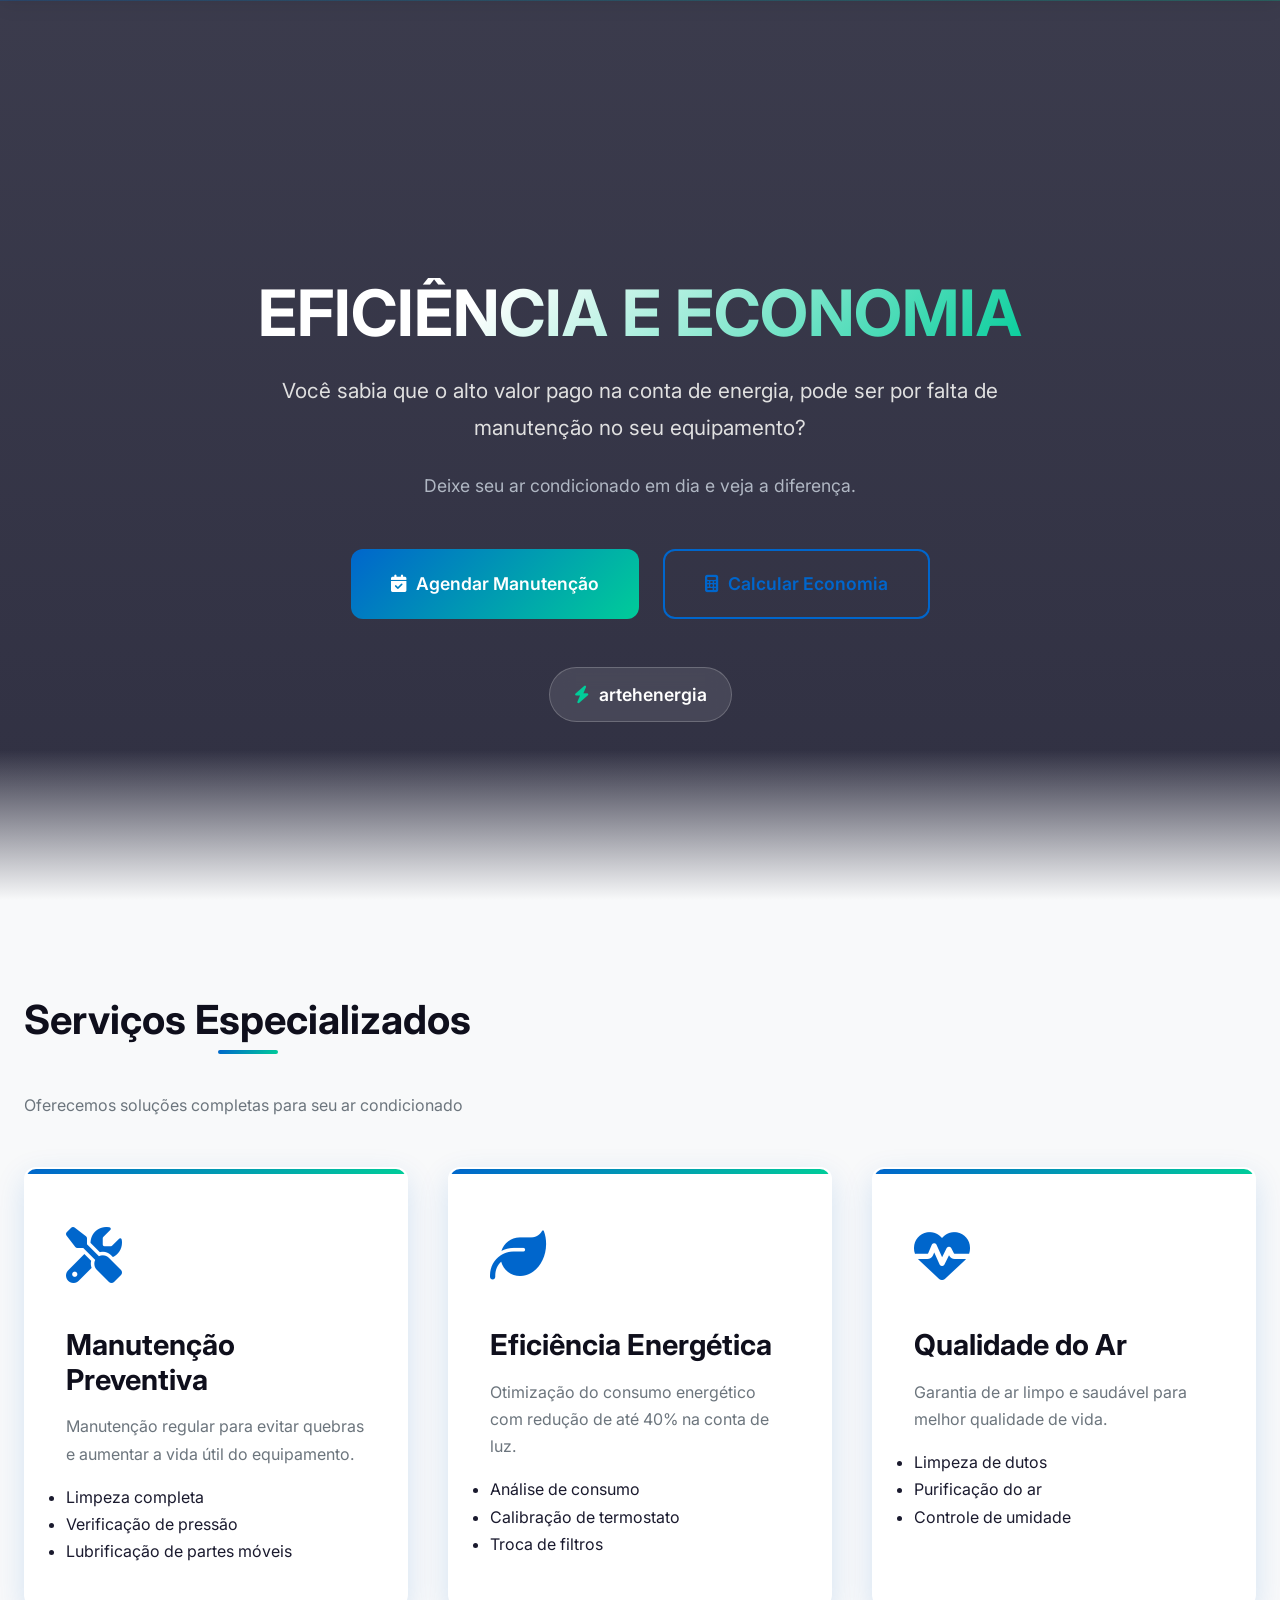
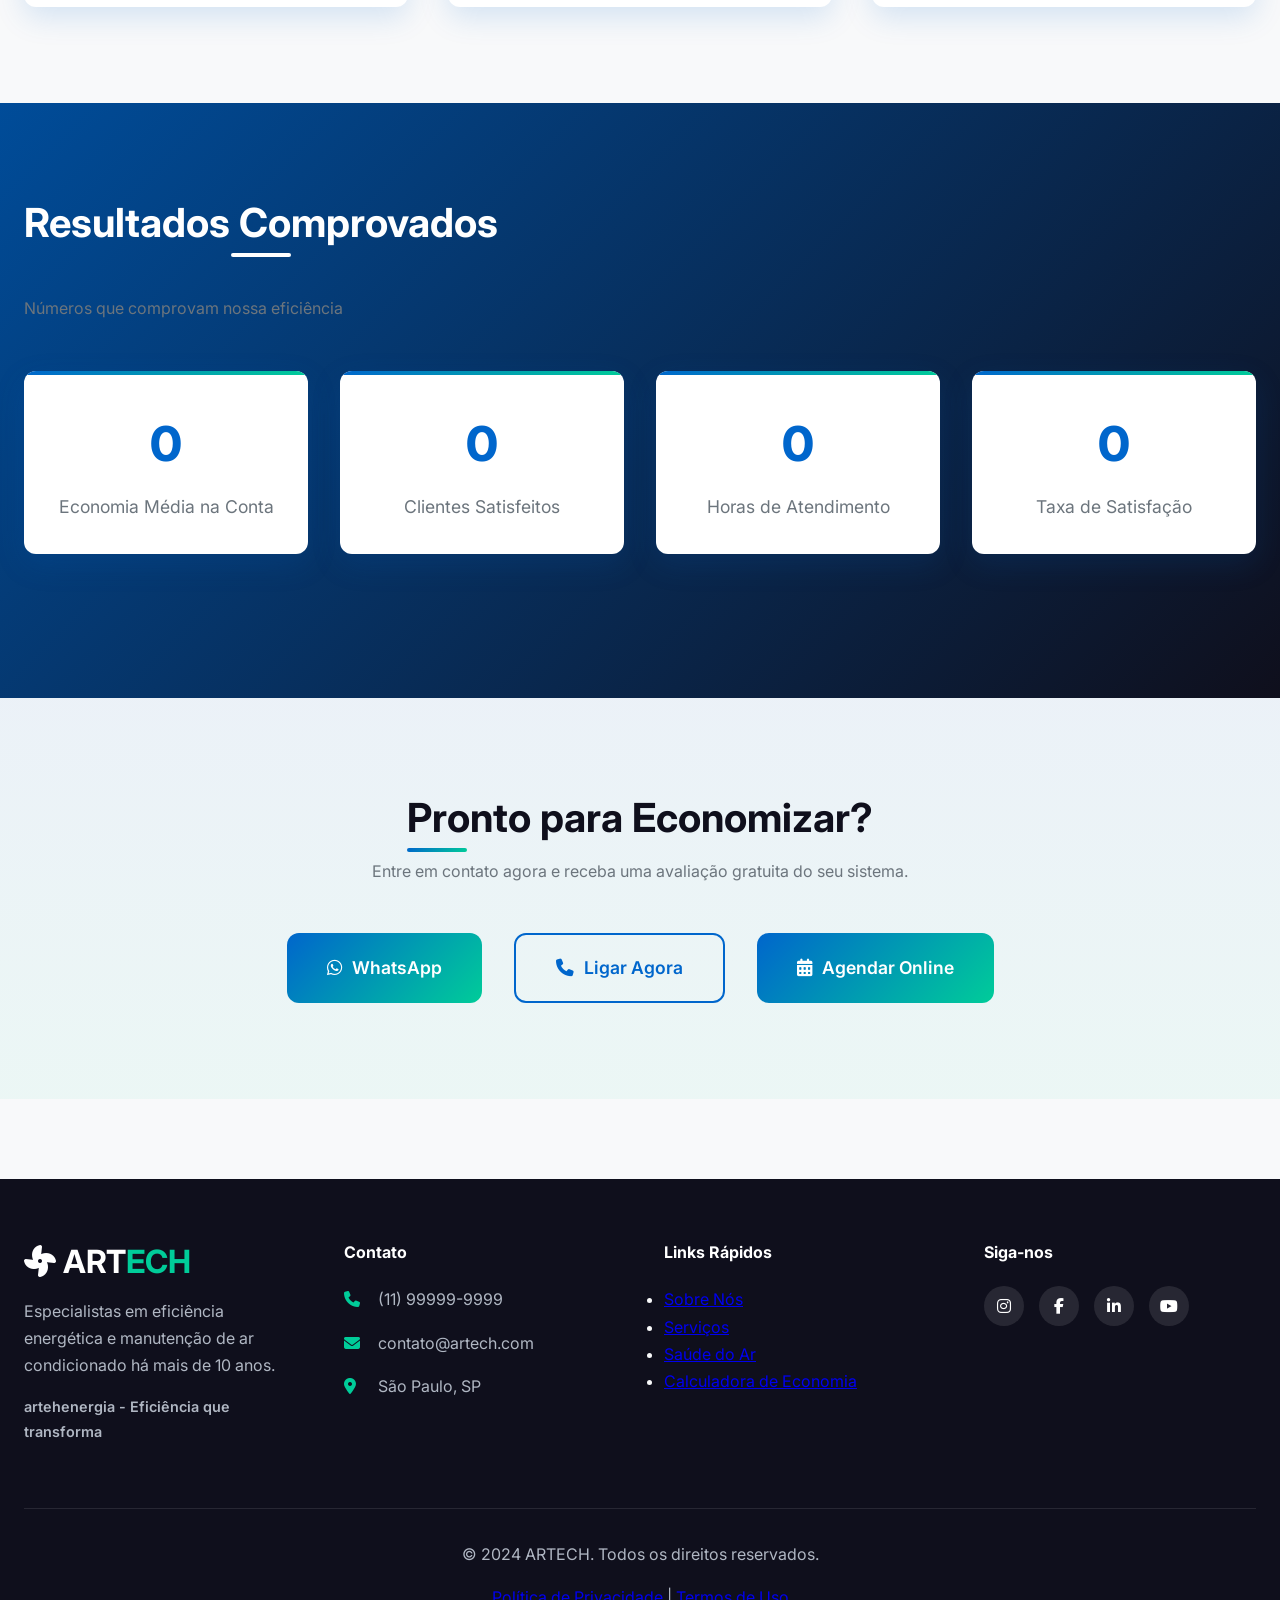
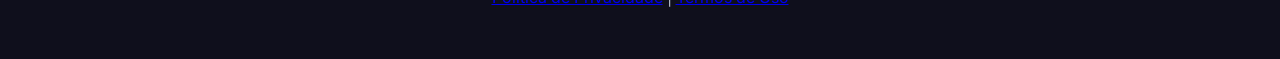
==== pages/index.html @ b7d11c5e "Add files via upload" ====
<!DOCTYPE html>
<html lang="pt-br">
<head>
    <meta charset="UTF-8">
    <meta name="viewport" content="width=device-width, initial-scale=1.0">
    <title>ARTECH - Eficiência e Economia em Ar Condicionado</title>
    
    <!-- SEO -->
    <meta name="description" content="Reduza até 40% na conta de energia com manutenção especializada em ar condicionado. Eficiência e economia garantida para sua casa ou empresa.">
    <meta name="keywords" content="ar condicionado, manutenção, economia de energia, eficiência energética, limpeza ar condicionado, conserto ar condicionado">
    <meta name="author" content="ARTECH">
    
    <!-- Favicon -->
    <link rel="icon" type="image/x-icon" href="assets/images/favicon.ico">
    
    <!-- CSS -->
    <link rel="stylesheet" href="/css/global.css">
    <link rel="stylesheet" href="/css/components.css">
    <link rel="stylesheet" href="/css/index.css">
    
    <!-- Font Awesome -->
    <link rel="stylesheet" href="https://cdnjs.cloudflare.com/ajax/libs/font-awesome/6.4.0/css/all.min.css">
    
    <!-- Google Fonts -->
    <link rel="preconnect" href="https://fonts.googleapis.com">
    <link rel="preconnect" href="https://fonts.gstatic.com" crossorigin>
    <link href="https://fonts.googleapis.com/css2?family=Inter:wght@300;400;500;600;700;800&display=swap" rel="stylesheet">
</head>
<body>
    <!-- HEADER -->
    <header class="header">
        <div class="container">
            <nav class="navbar">
                <a href="index.html" class="logo">
                    <i class="fas fa-fan"></i>
                    ART<span>ECH</span>
                </a>
                
                <button class="menu-toggle" id="menuToggle" aria-label="Menu">
                    <i class="fas fa-bars"></i>
                </button>
                
                <ul class="nav-links" id="navLinks">
                    <li><a href="index.html" class="active">Home</a></li>
                    <li><a href="sobre.html">Sobre Nós</a></li>
                    <li><a href="servicos.html">Serviços</a></li>
                    <li><a href="saude.html">Saúde do Ar</a></li>
                    <li><a href="economia.html">Economia</a></li>
                    <li><a href="contato.html" class="btn btn-primary">Contato</a></li>
                </ul>
            </nav>
        </div>
    </header>

    <!-- HERO SECTION -->
    <section class="hero">
        <div class="container">
            <div class="hero-content">
                <h1>EFICIÊNCIA E ECONOMIA</h1>
                <p class="lead">Você sabia que o alto valor pago na conta de energia, pode ser por falta de manutenção no seu equipamento?</p>
                <p class="subtitle">Deixe seu ar condicionado em dia e veja a diferença.</p>
                
                <div class="hero-buttons">
                    <a href="agendamento.html" class="btn btn-primary btn-lg">
                        <i class="fas fa-calendar-check"></i> Agendar Manutenção
                    </a>
                    <a href="economia.html" class="btn btn-secondary btn-lg">
                        <i class="fas fa-calculator"></i> Calcular Economia
                    </a>
                </div>
                
                <div class="brand-tag">
                    <i class="fas fa-bolt"></i>
                    <span>artehenergia</span>
                </div>
            </div>
        </div>
    </section>

    <!-- SERVIÇOS DESTAQUE -->
    <section class="services-section">
        <div class="container">
            <h2 class="section-title">Serviços Especializados</h2>
            <p class="section-subtitle">Oferecemos soluções completas para seu ar condicionado</p>
            
            <div class="services-grid">
                <div class="service-card">
                    <div class="service-icon">
                        <i class="fas fa-tools"></i>
                    </div>
                    <h3>Manutenção Preventiva</h3>
                    <p>Manutenção regular para evitar quebras e aumentar a vida útil do equipamento.</p>
                    <ul>
                        <li>Limpeza completa</li>
                        <li>Verificação de pressão</li>
                        <li>Lubrificação de partes móveis</li>
                    </ul>
                </div>
                
                <div class="service-card">
                    <div class="service-icon">
                        <i class="fas fa-leaf"></i>
                    </div>
                    <h3>Eficiência Energética</h3>
                    <p>Otimização do consumo energético com redução de até 40% na conta de luz.</p>
                    <ul>
                        <li>Análise de consumo</li>
                        <li>Calibração de termostato</li>
                        <li>Troca de filtros</li>
                    </ul>
                </div>
                
                <div class="service-card">
                    <div class="service-icon">
                        <i class="fas fa-heartbeat"></i>
                    </div>
                    <h3>Qualidade do Ar</h3>
                    <p>Garantia de ar limpo e saudável para melhor qualidade de vida.</p>
                    <ul>
                        <li>Limpeza de dutos</li>
                        <li>Purificação do ar</li>
                        <li>Controle de umidade</li>
                    </ul>
                </div>
            </div>
        </div>
    </section>

    <!-- ESTATÍSTICAS -->
    <section class="economy-home">
        <div class="container">
            <h2 class="section-title">Resultados Comprovados</h2>
            <p class="section-subtitle">Números que comprovam nossa eficiência</p>
            
            <div class="stats-grid">
                <div class="stat-card">
                    <div class="stat-number" data-count="40">0</div>
                    <div class="stat-label">Economia Média na Conta</div>
                </div>
                
                <div class="stat-card">
                    <div class="stat-number" data-count="1500">0</div>
                    <div class="stat-label">Clientes Satisfeitos</div>
                </div>
                
                <div class="stat-card">
                    <div class="stat-number" data-count="24">0</div>
                    <div class="stat-label">Horas de Atendimento</div>
                </div>
                
                <div class="stat-card">
                    <div class="stat-number" data-count="99">0</div>
                    <div class="stat-label">Taxa de Satisfação</div>
                </div>
            </div>
        </div>
    </section>

    <!-- CTA FINAL -->
    <section class="cta-section">
        <div class="container">
            <h2>Pronto para Economizar?</h2>
            <p class="lead">Entre em contato agora e receba uma avaliação gratuita do seu sistema.</p>
            
            <div class="cta-buttons">
                <a href="https://wa.me/5511999999999?text=Olá! Gostaria de agendar uma manutenção" 
                   class="btn btn-primary btn-lg" target="_blank">
                    <i class="fab fa-whatsapp"></i> WhatsApp
                </a>
                <a href="tel:+5511999999999" class="btn btn-secondary btn-lg">
                    <i class="fas fa-phone"></i> Ligar Agora
                </a>
                <a href="agendamento.html" class="btn btn-primary btn-lg">
                    <i class="fas fa-calendar-alt"></i> Agendar Online
                </a>
            </div>
        </div>
    </section>

    <!-- FOOTER -->
    <footer class="footer">
        <div class="container">
            <div class="footer-content">
                <div class="footer-brand">
                    <h3><i class="fas fa-fan"></i> ART<span>ECH</span></h3>
                    <p>Especialistas em eficiência energética e manutenção de ar condicionado há mais de 10 anos.</p>
                    <p class="tagline">artehenergia - Eficiência que transforma</p>
                </div>
                
                <div class="footer-contact">
                    <h4>Contato</h4>
                    <p><i class="fas fa-phone"></i> (11) 99999-9999</p>
                    <p><i class="fas fa-envelope"></i> contato@artech.com</p>
                    <p><i class="fas fa-map-marker-alt"></i> São Paulo, SP</p>
                </div>
                
                <div class="footer-links">
                    <h4>Links Rápidos</h4>
                    <ul>
                        <li><a href="sobre.html">Sobre Nós</a></li>
                        <li><a href="servicos.html">Serviços</a></li>
                        <li><a href="saude.html">Saúde do Ar</a></li>
                        <li><a href="economia.html">Calculadora de Economia</a></li>
                    </ul>
                </div>
                
                <div class="footer-social">
                    <h4>Siga-nos</h4>
                    <div class="social-icons">
                        <a href="#" aria-label="Instagram"><i class="fab fa-instagram"></i></a>
                        <a href="#" aria-label="Facebook"><i class="fab fa-facebook-f"></i></a>
                        <a href="#" aria-label="LinkedIn"><i class="fab fa-linkedin-in"></i></a>
                        <a href="#" aria-label="YouTube"><i class="fab fa-youtube"></i></a>
                    </div>
                </div>
            </div>
            
            <div class="footer-bottom">
                <p>&copy; 2024 ARTECH. Todos os direitos reservados.</p>
                <p><a href="politica.html">Política de Privacidade</a> | <a href="termos.html">Termos de Uso</a></p>
            </div>
        </div>
    </footer>

    <!-- JavaScript -->
    <script src="/js/global.js"></script>
    <script src="/js/index.js"></script>
</body>
</html>
---- css/global.css ----
/* css/global.css */
:root {
  /* PALETA DA ARTECH - Energia & Eficiência */
  --primary: #0066CC;       /* Azul energia - confiança */
  --primary-dark: #004C99;
  --secondary: #00CC99;     /* Verde eficiência - sustentabilidade */
  --secondary-dark: #00AA7A;
  --accent: #FF6B35;        /* Laranja - atenção/urgência */
  --dark: #1A1A2E;          /* Preto técnico */
  --darker: #0F0F1C;
  --light: #F8F9FA;         /* Branco gelo */
  --gray: #6C757D;
  --gray-light: #E9ECEF;
  
  /* Efeitos */
  --gradient: linear-gradient(135deg, var(--primary), var(--secondary));
  --gradient-dark: linear-gradient(135deg, var(--primary-dark), var(--secondary-dark));
  --shadow: 0 10px 30px rgba(0, 102, 204, 0.15);
  --shadow-lg: 0 20px 40px rgba(0, 0, 0, 0.1);
  --radius: 12px;
  --radius-lg: 20px;
  --transition: all 0.3s cubic-bezier(0.4, 0, 0.2, 1);
}

/* RESET MODERNO */
* {
  margin: 0;
  padding: 0;
  box-sizing: border-box;
}

html {
  scroll-behavior: smooth;
  font-size: 16px;
}

body {
  font-family: 'Inter', 'Segoe UI', system-ui, sans-serif;
  line-height: 1.7;
  color: var(--dark);
  background-color: var(--light);
  overflow-x: hidden;
}

/* CONTAINER RESPONSIVO */
.container {
  width: 100%;
  max-width: 1280px;
  margin: 0 auto;
  padding: 0 24px;
}

/* TIPOGRAFIA */
h1, h2, h3, h4, h5, h6 {
  font-weight: 700;
  line-height: 1.2;
  margin-bottom: 1rem;
  color: var(--darker);
}

h1 {
  font-size: 3.5rem;
}

h2 {
  font-size: 2.5rem;
  position: relative;
  display: inline-block;
}

h2::after {
  content: '';
  position: absolute;
  bottom: -10px;
  left: 0;
  width: 60px;
  height: 4px;
  background: var(--gradient);
  border-radius: 2px;
}

h3 {
  font-size: 1.8rem;
}

p {
  margin-bottom: 1rem;
  color: var(--gray);
}

.section-title {
  text-align: center;
  margin-bottom: 3rem;
}

.section-title::after {
  left: 50%;
  transform: translateX(-50%);
}

/* BOTÕES */
.btn {
  display: inline-flex;
  align-items: center;
  justify-content: center;
  gap: 10px;
  padding: 14px 32px;
  font-weight: 600;
  font-size: 1rem;
  text-decoration: none;
  border-radius: var(--radius);
  border: none;
  cursor: pointer;
  transition: var(--transition);
  white-space: nowrap;
}

.btn-primary {
  background: var(--gradient);
  color: white;
}

.btn-primary:hover {
  background: var(--gradient-dark);
  transform: translateY(-3px);
  box-shadow: var(--shadow-lg);
}

.btn-secondary {
  background: transparent;
  color: var(--primary);
  border: 2px solid var(--primary);
}

.btn-secondary:hover {
  background: var(--primary);
  color: white;
  transform: translateY(-3px);
}

.btn-lg {
  padding: 18px 40px;
  font-size: 1.1rem;
}

/* HEADER FIXO */
.header {
  background: rgba(255, 255, 255, 0.95);
  backdrop-filter: blur(10px);
  box-shadow: 0 4px 20px rgba(0, 0, 0, 0.08);
  position: fixed;
  width: 100%;
  top: 0;
  z-index: 1000;
  border-bottom: 3px solid transparent;
  border-image: var(--gradient);
  border-image-slice: 1;
}

.navbar {
  display: flex;
  justify-content: space-between;
  align-items: center;
  padding: 1.2rem 0;
}

.logo {
  font-size: 2rem;
  font-weight: 800;
  color: var(--dark);
  text-decoration: none;
  display: flex;
  align-items: center;
  gap: 10px;
}

.logo span {
  color: var(--primary);
  position: relative;
}

.logo span::after {
  content: '®';
  font-size: 0.7rem;
  position: absolute;
  top: -5px;
  right: -12px;
}

.nav-links {
  display: flex;
  gap: 2rem;
  list-style: none;
}

.nav-links a {
  color: var(--dark);
  text-decoration: none;
  font-weight: 600;
  font-size: 1rem;
  padding: 8px 16px;
  border-radius: var(--radius);
  transition: var(--transition);
  position: relative;
}

.nav-links a:hover {
  color: var(--primary);
  background: rgba(0, 102, 204, 0.08);
}

.nav-links a.active {
  color: var(--primary);
  background: rgba(0, 102, 204, 0.1);
}

.nav-links a.active::before {
  content: '';
  position: absolute;
  bottom: -5px;
  left: 50%;
  transform: translateX(-50%);
  width: 30px;
  height: 3px;
  background: var(--gradient);
  border-radius: 2px;
}

.menu-toggle {
  display: none;
  background: none;
  border: none;
  font-size: 1.5rem;
  color: var(--dark);
  cursor: pointer;
  padding: 8px;
}

/* FOOTER */
.footer {
  background: var(--darker);
  color: var(--light);
  padding: 4rem 0 2rem;
  margin-top: 5rem;
}

.footer-content {
  display: grid;
  grid-template-columns: repeat(auto-fit, minmax(250px, 1fr));
  gap: 3rem;
  margin-bottom: 3rem;
}

.footer h3, .footer h4 {
  color: white;
  margin-bottom: 1.5rem;
}

.footer p {
  color: #B0B7C3;
}

.footer-brand h3 {
  font-size: 2rem;
  margin-bottom: 1rem;
}

.footer-brand span {
  color: var(--secondary);
}

.footer-contact i {
  color: var(--secondary);
  margin-right: 10px;
  width: 20px;
}

.social-icons {
  display: flex;
  gap: 15px;
}

.social-icons a {
  display: inline-flex;
  align-items: center;
  justify-content: center;
  width: 40px;
  height: 40px;
  background: rgba(255, 255, 255, 0.1);
  border-radius: 50%;
  color: white;
  text-decoration: none;
  transition: var(--transition);
}

.social-icons a:hover {
  background: var(--primary);
  transform: translateY(-3px);
}

.footer-bottom {
  border-top: 1px solid rgba(255, 255, 255, 0.1);
  padding-top: 2rem;
  text-align: center;
  color: #8A94A6;
}

.tagline {
  font-size: 0.9rem;
  color: var(--secondary);
  font-weight: 600;
}

/* RESPONSIVIDADE */
@media (max-width: 1024px) {
  h1 { font-size: 3rem; }
  h2 { font-size: 2.2rem; }
}

@media (max-width: 768px) {
  .container {
    padding: 0 20px;
  }
  
  .menu-toggle {
    display: block;
  }
  
  .nav-links {
    position: fixed;
    top: 80px;
    left: -100%;
    flex-direction: column;
    background: white;
    width: 100%;
    padding: 2rem;
    box-shadow: var(--shadow-lg);
    transition: 0.4s ease;
    z-index: 999;
  }
  
  .nav-links.active {
    left: 0;
  }
  
  h1 { font-size: 2.5rem; }
  h2 { font-size: 2rem; }
}

@media (max-width: 480px) {
  .btn {
    width: 100%;
    justify-content: center;
  }
  
  h1 { font-size: 2rem; }
  h2 { font-size: 1.8rem; }
}
---- css/components.css ----
/* css/components.css */

/* CARD DE SERVIÇO */
.service-card {
  background: white;
  border-radius: var(--radius);
  padding: 2.5rem;
  box-shadow: var(--shadow);
  transition: var(--transition);
  height: 100%;
  border: 2px solid transparent;
  position: relative;
  overflow: hidden;
}

.service-card::before {
  content: '';
  position: absolute;
  top: 0;
  left: 0;
  width: 100%;
  height: 5px;
  background: var(--gradient);
}

.service-card:hover {
  transform: translateY(-10px);
  box-shadow: var(--shadow-lg);
  border-color: var(--primary);
}

.service-icon {
  font-size: 3.5rem;
  margin-bottom: 1.5rem;
  color: var(--primary);
  display: inline-block;
}

/* CARD DE TIME */
.team-card {
  background: white;
  border-radius: var(--radius);
  padding: 2rem;
  text-align: center;
  box-shadow: var(--shadow);
  transition: var(--transition);
}

.team-card:hover {
  transform: translateY(-5px);
}

.team-img {
  width: 150px;
  height: 150px;
  border-radius: 50%;
  margin: 0 auto 1.5rem;
  overflow: hidden;
  border: 5px solid var(--gray-light);
}

.team-img img {
  width: 100%;
  height: 100%;
  object-fit: cover;
}

/* FORMULÁRIOS */
.form-group {
  margin-bottom: 1.5rem;
}

.form-label {
  display: block;
  margin-bottom: 0.5rem;
  font-weight: 600;
  color: var(--dark);
}

.form-control {
  width: 100%;
  padding: 14px 18px;
  border: 2px solid var(--gray-light);
  border-radius: var(--radius);
  font-size: 1rem;
  transition: var(--transition);
  background: white;
}

.form-control:focus {
  outline: none;
  border-color: var(--primary);
  box-shadow: 0 0 0 3px rgba(0, 102, 204, 0.1);
}

.form-control.error {
  border-color: var(--accent);
}

.error-message {
  color: var(--accent);
  font-size: 0.875rem;
  margin-top: 0.25rem;
  display: none;
}

.error-message.show {
  display: block;
}

/* GRIDS */
.grid-2 {
  display: grid;
  grid-template-columns: repeat(2, 1fr);
  gap: 3rem;
  align-items: center;
}

.grid-3 {
  display: grid;
  grid-template-columns: repeat(3, 1fr);
  gap: 2rem;
}

.grid-4 {
  display: grid;
  grid-template-columns: repeat(4, 1fr);
  gap: 2rem;
}

/* STATS */
.stats-grid {
  display: grid;
  grid-template-columns: repeat(auto-fit, minmax(200px, 1fr));
  gap: 2rem;
  margin: 3rem 0;
}

.stat-card {
  background: white;
  border-radius: var(--radius);
  padding: 2rem;
  text-align: center;
  box-shadow: var(--shadow);
  position: relative;
  overflow: hidden;
}

.stat-card::before {
  content: '';
  position: absolute;
  top: 0;
  left: 0;
  right: 0;
  height: 4px;
  background: var(--gradient);
}

.stat-number {
  font-size: 3rem;
  font-weight: 800;
  color: var(--primary);
  margin-bottom: 0.5rem;
}

.stat-label {
  color: var(--gray);
  font-size: 1.1rem;
}

/* BANNER */
.banner {
  background: var(--gradient);
  color: white;
  padding: 4rem 0;
  text-align: center;
  position: relative;
  overflow: hidden;
}

.banner::before {
  content: '';
  position: absolute;
  top: 0;
  left: 0;
  right: 0;
  bottom: 0;
  background: url('../assets/images/pattern.svg') repeat;
  opacity: 0.1;
}

.banner h2 {
  color: white;
  margin-bottom: 1rem;
}

.banner h2::after {
  background: white;
  left: 50%;
  transform: translateX(-50%);
}

/* RESPONSIVIDADE DOS COMPONENTES */
@media (max-width: 1024px) {
  .grid-4 {
    grid-template-columns: repeat(2, 1fr);
  }
}

@media (max-width: 768px) {
  .grid-2, .grid-3, .grid-4 {
    grid-template-columns: 1fr;
    gap: 1.5rem;
  }
  
  .service-card, .team-card, .stat-card {
    padding: 2rem;
  }
}
---- css/index.css ----
/* css/index.css */

/* HERO SECTION */
.hero {
  min-height: 100vh;
  background: linear-gradient(rgba(26, 26, 46, 0.85), rgba(26, 26, 46, 0.9)),
              url('../assets/images/hero-bg.jpg') center/cover fixed;
  display: flex;
  align-items: center;
  color: white;
  position: relative;
  overflow: hidden;
  padding-top: 100px;
}

.hero::before {
  content: '';
  position: absolute;
  bottom: 0;
  left: 0;
  right: 0;
  height: 150px;
  background: linear-gradient(to top, var(--light), transparent);
}

.hero-content {
  position: relative;
  z-index: 2;
  max-width: 800px;
  margin: 0 auto;
  text-align: center;
}

.hero h1 {
  font-size: 4rem;
  background: linear-gradient(135deg, #fff 30%, var(--secondary) 100%);
  -webkit-background-clip: text;
  background-clip: text;
  color: transparent;
  margin-bottom: 1.5rem;
  line-height: 1.1;
}

.hero .lead {
  font-size: 1.3rem;
  color: #E0E0E0;
  margin-bottom: 1.5rem;
  line-height: 1.8;
}

.hero .subtitle {
  font-size: 1.1rem;
  color: #B0B7C3;
  margin-bottom: 3rem;
}

.hero-buttons {
  display: flex;
  gap: 1.5rem;
  justify-content: center;
  margin-bottom: 3rem;
  flex-wrap: wrap;
}

.brand-tag {
  display: inline-flex;
  align-items: center;
  gap: 10px;
  background: rgba(255, 255, 255, 0.1);
  backdrop-filter: blur(10px);
  padding: 12px 24px;
  border-radius: 50px;
  font-weight: 600;
  font-size: 1.1rem;
  border: 1px solid rgba(255, 255, 255, 0.2);
}

.brand-tag i {
  color: var(--secondary);
}

/* SEÇÃO SERVIÇOS DESTAQUE */
.services-section {
  padding: 6rem 0;
  background: var(--light);
}

.services-grid {
  display: grid;
  grid-template-columns: repeat(auto-fit, minmax(350px, 1fr));
  gap: 2.5rem;
  margin-top: 3rem;
}

/* SEÇÃO ECONOMIA HOME */
.economy-home {
  padding: 6rem 0;
  background: linear-gradient(135deg, var(--primary-dark), var(--darker));
  color: white;
  position: relative;
}

.economy-home::before {
  content: '';
  position: absolute;
  top: 0;
  left: 0;
  right: 0;
  bottom: 0;
  background: url('../assets/images/dots.svg') repeat;
  opacity: 0.05;
}

.economy-home h2 {
  color: white;
}

.economy-home h2::after {
  background: white;
}

/* TESTEMUNHOS */
.testimonials {
  padding: 6rem 0;
  background: white;
}

.testimonial-card {
  background: var(--light);
  padding: 2.5rem;
  border-radius: var(--radius-lg);
  box-shadow: var(--shadow);
  position: relative;
}

.testimonial-card::before {
  content: '"';
  position: absolute;
  top: -20px;
  left: 30px;
  font-size: 5rem;
  color: var(--primary);
  opacity: 0.2;
  font-family: serif;
}

.testimonial-author {
  display: flex;
  align-items: center;
  gap: 1rem;
  margin-top: 2rem;
}

.author-img {
  width: 60px;
  height: 60px;
  border-radius: 50%;
  overflow: hidden;
}

.author-img img {
  width: 100%;
  height: 100%;
  object-fit: cover;
}

/* CTA FINAL */
.cta-section {
  padding: 6rem 0;
  text-align: center;
  background: linear-gradient(rgba(0, 102, 204, 0.05), rgba(0, 204, 153, 0.05));
}

.cta-buttons {
  display: flex;
  gap: 2rem;
  justify-content: center;
  margin-top: 3rem;
  flex-wrap: wrap;
}

@media (max-width: 768px) {
  .hero h1 {
    font-size: 2.8rem;
  }
  
  .hero .lead {
    font-size: 1.1rem;
  }
  
  .hero-buttons {
    flex-direction: column;
    align-items: center;
  }
  
  .hero-buttons .btn {
    width: 100%;
    max-width: 300px;
  }
  
  .services-grid {
    grid-template-columns: 1fr;
  }
}
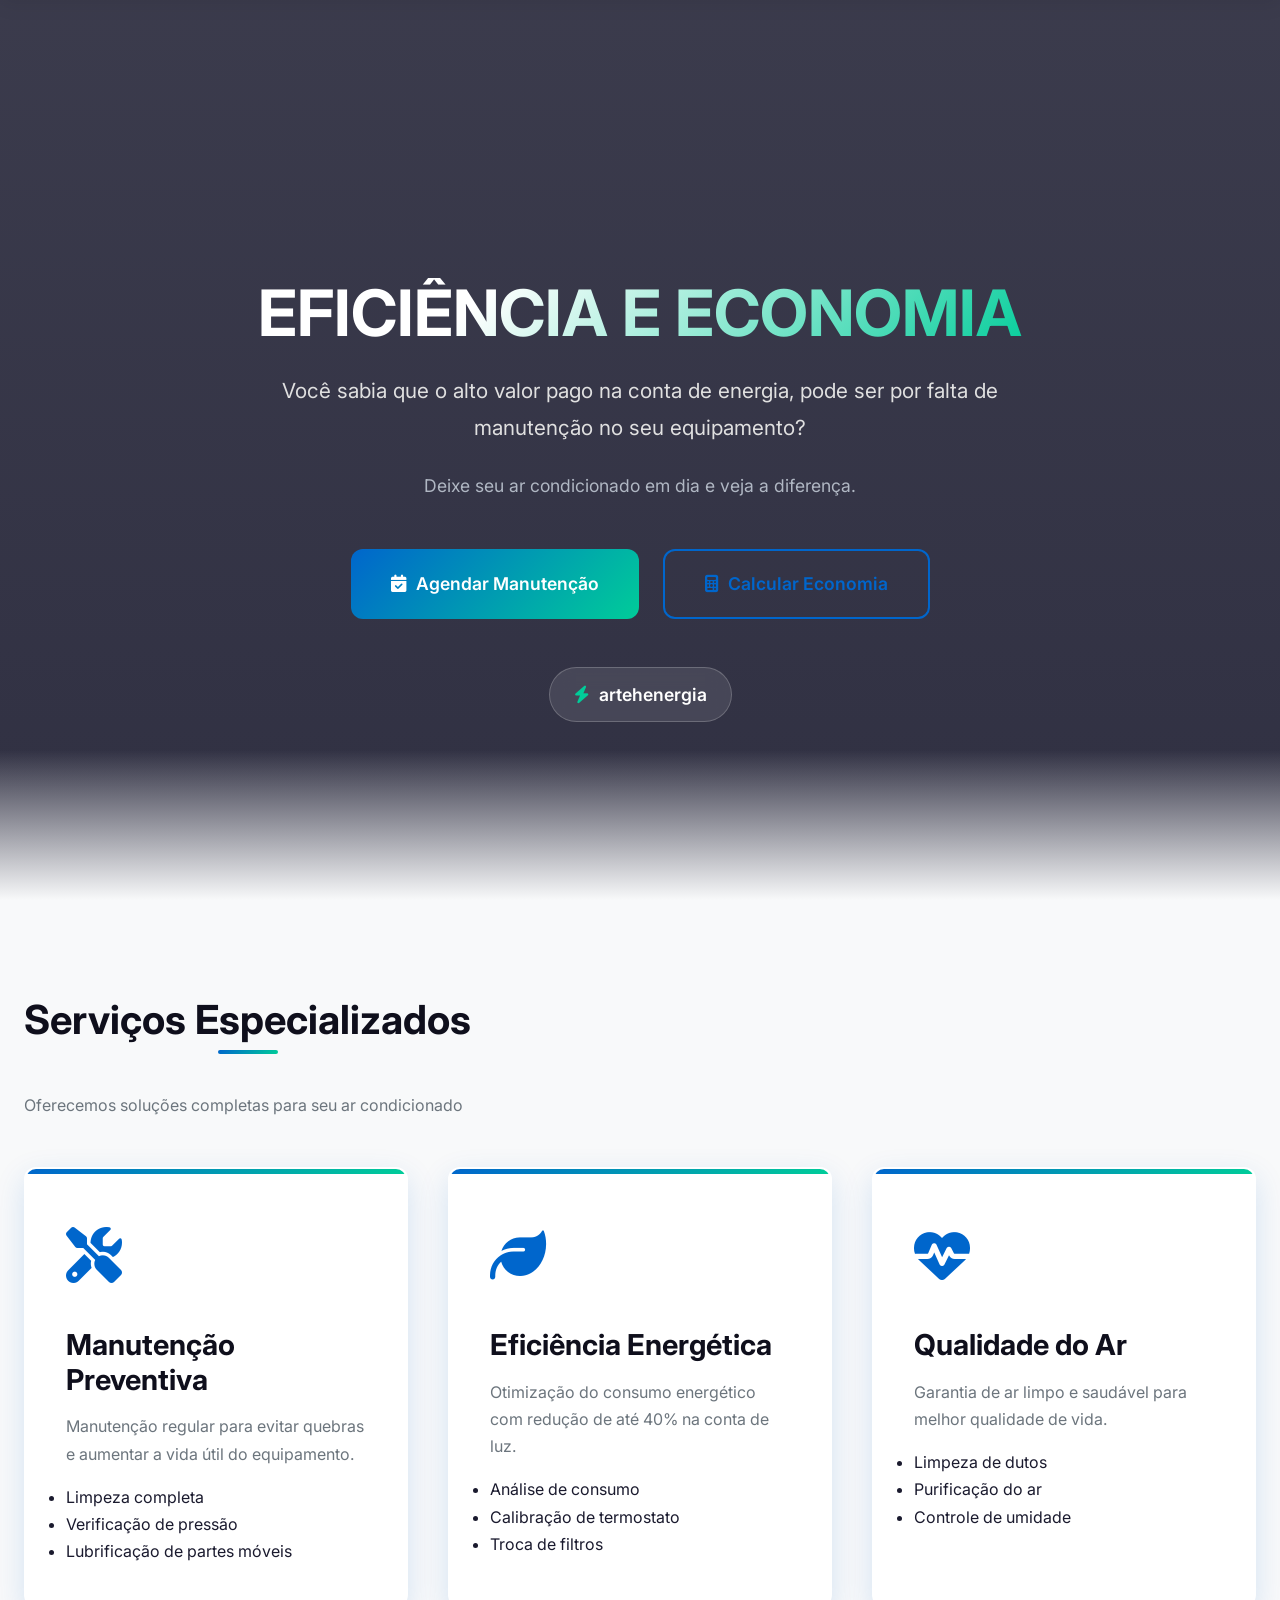
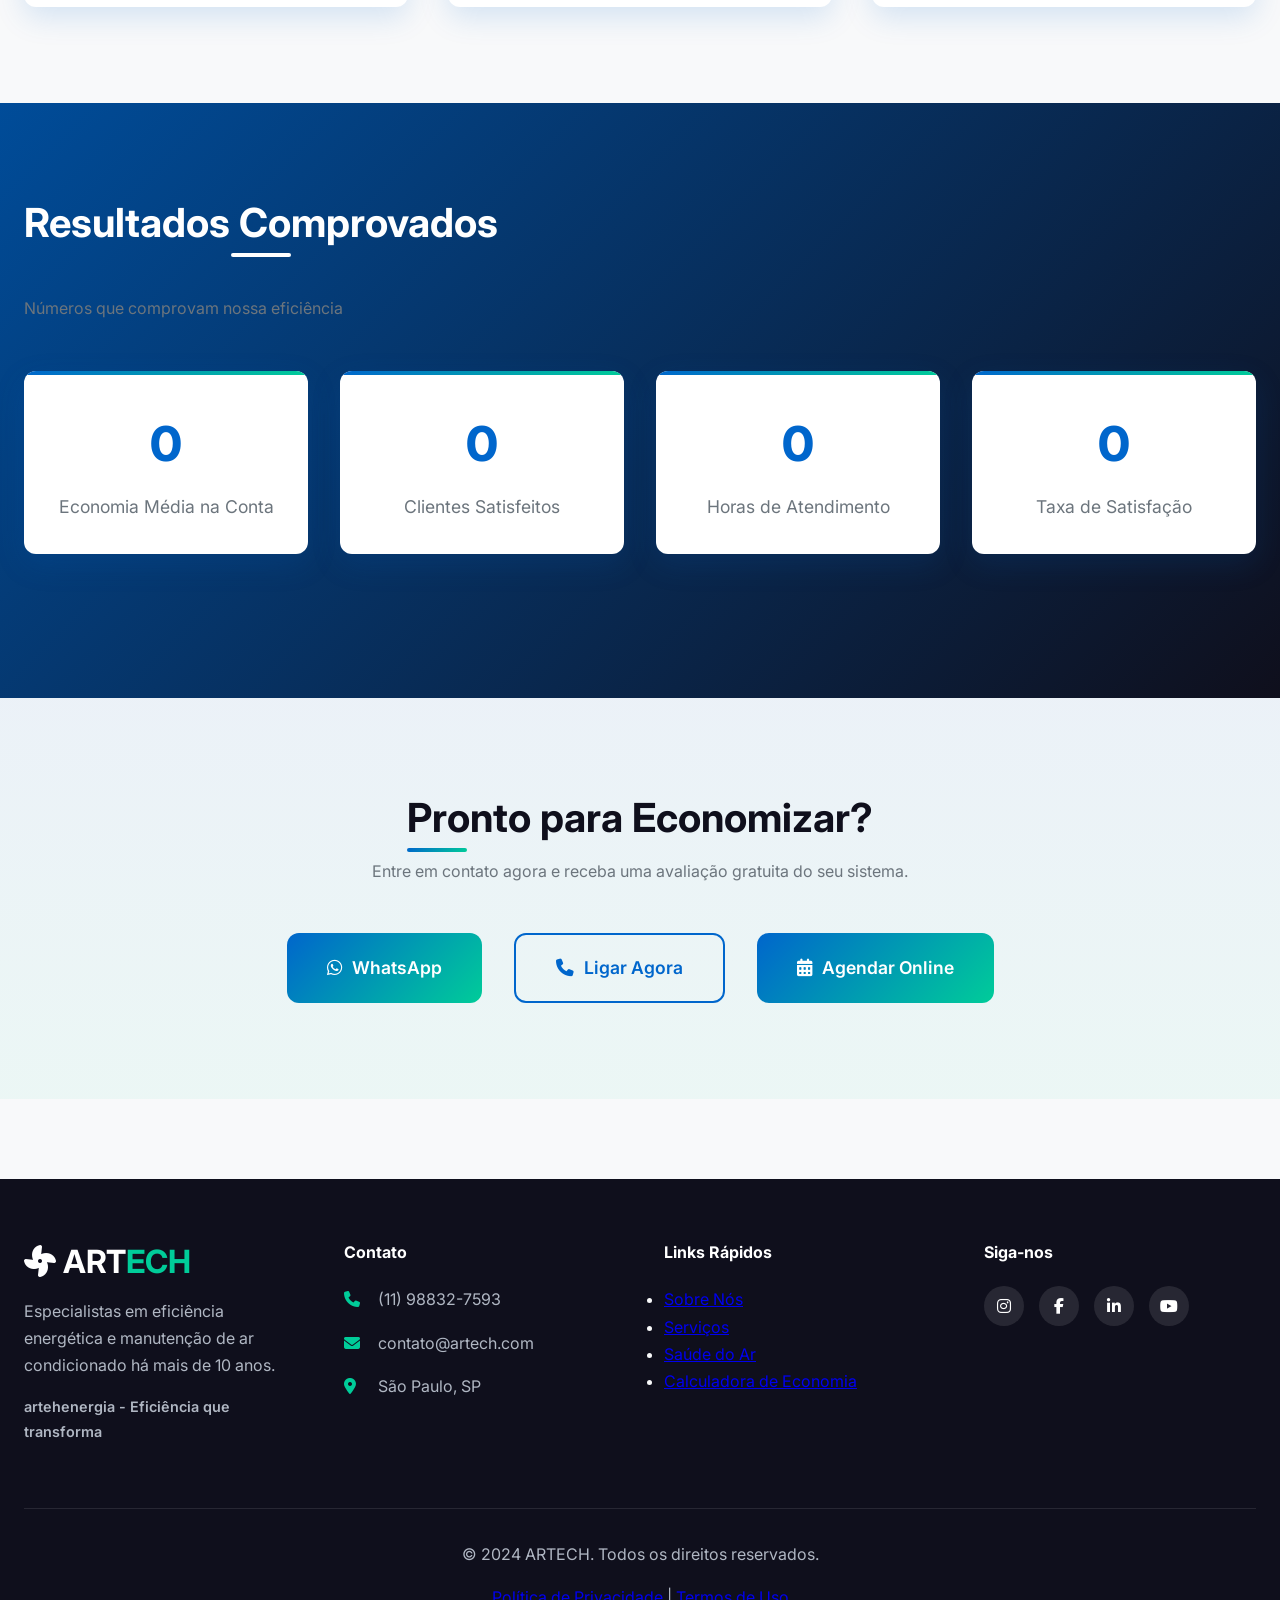
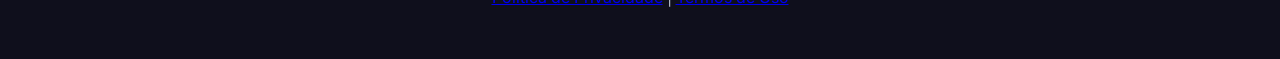
==== commit 820d5840: "Update index.html" ====
--- a/pages/index.html
+++ b/pages/index.html
@@ -32,9 +32,8 @@
         <div class="container">
             <nav class="navbar">
                 <a href="index.html" class="logo">
-                    <i class="fas fa-fan"></i>
-                    ART<span>ECH</span>
-                </a>
+    <img src="/assets/images/logo.svg" alt="ARTECH Energia" class="logo-img">
+</a>
                 
                 <button class="menu-toggle" id="menuToggle" aria-label="Menu">
                     <i class="fas fa-bars"></i>
@@ -163,11 +162,11 @@
             <p class="lead">Entre em contato agora e receba uma avaliação gratuita do seu sistema.</p>
             
             <div class="cta-buttons">
-                <a href="https://wa.me/5511999999999?text=Olá! Gostaria de agendar uma manutenção" 
+                <a href="https://wa.me/5511988327593?text=Olá! Gostaria de agendar uma manutenção" 
                    class="btn btn-primary btn-lg" target="_blank">
                     <i class="fab fa-whatsapp"></i> WhatsApp
                 </a>
-                <a href="tel:+5511999999999" class="btn btn-secondary btn-lg">
+                <a href="tel:+5511988327593" class="btn btn-secondary btn-lg">
                     <i class="fas fa-phone"></i> Ligar Agora
                 </a>
                 <a href="agendamento.html" class="btn btn-primary btn-lg">
@@ -189,7 +188,7 @@
                 
                 <div class="footer-contact">
                     <h4>Contato</h4>
-                    <p><i class="fas fa-phone"></i> (11) 99999-9999</p>
+                    <p><i class="fas fa-phone"></i> (11) 98832-7593</p>
                     <p><i class="fas fa-envelope"></i> contato@artech.com</p>
                     <p><i class="fas fa-map-marker-alt"></i> São Paulo, SP</p>
                 </div>
@@ -226,4 +225,4 @@
     <script src="/js/global.js"></script>
     <script src="/js/index.js"></script>
 </body>
-</html>+</html>
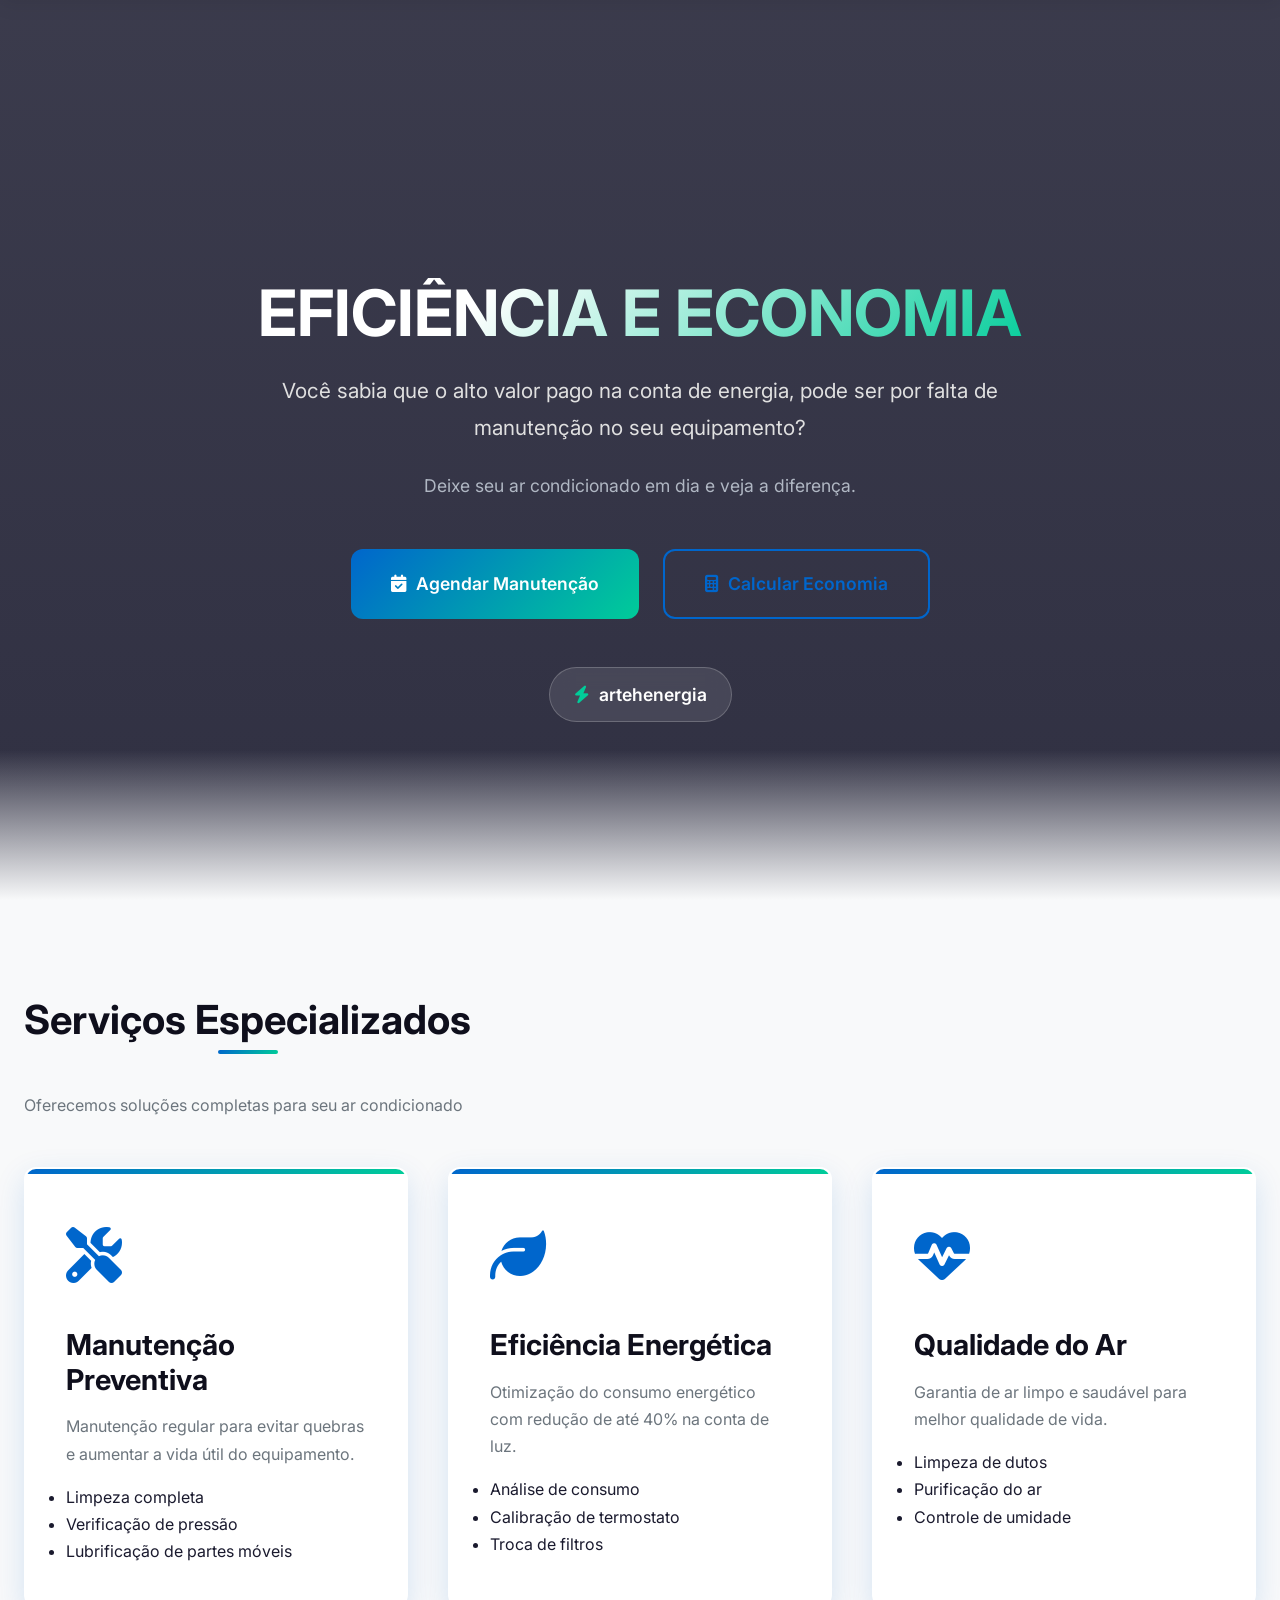
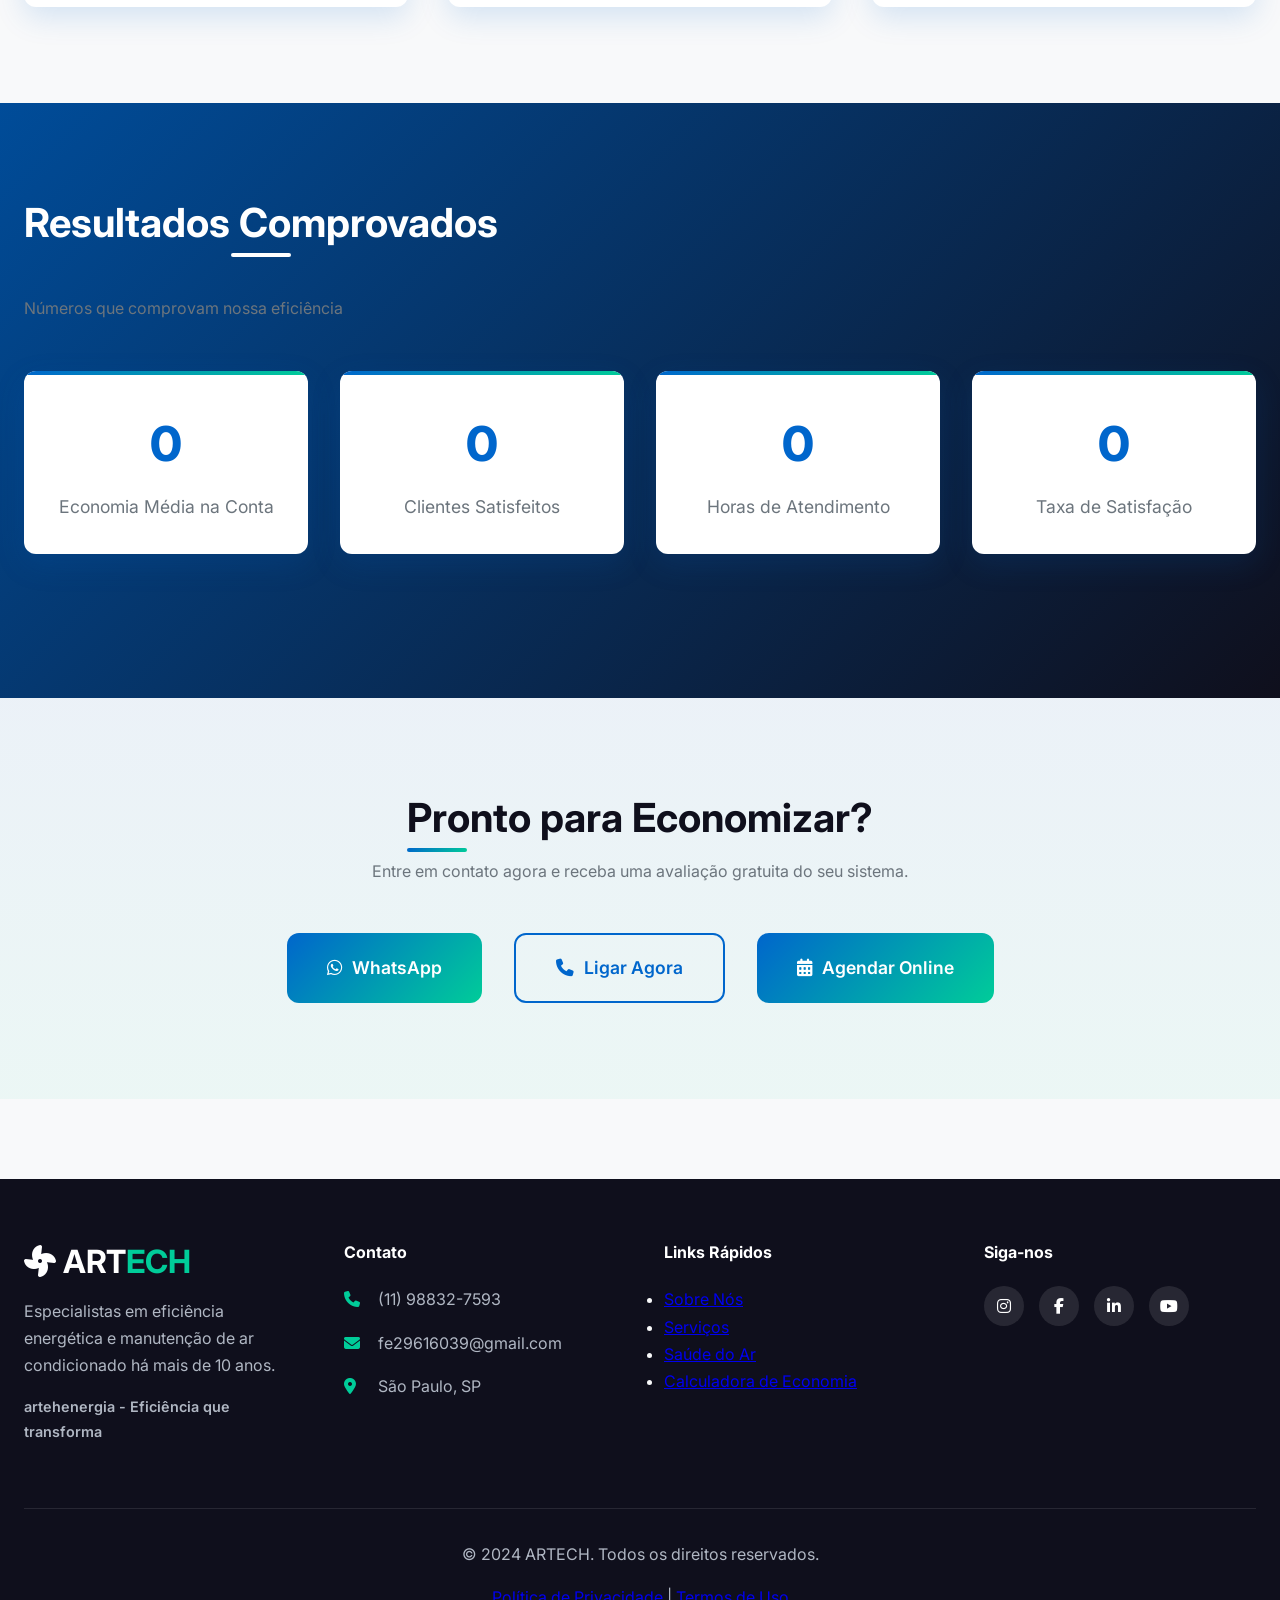
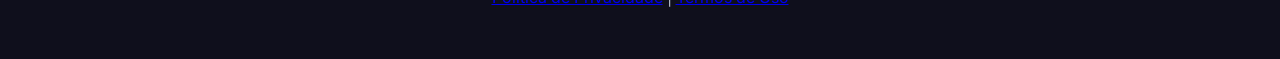
==== commit b8a67b2e: "Update index.html" ====
--- a/pages/index.html
+++ b/pages/index.html
@@ -189,7 +189,7 @@
                 <div class="footer-contact">
                     <h4>Contato</h4>
                     <p><i class="fas fa-phone"></i> (11) 98832-7593</p>
-                    <p><i class="fas fa-envelope"></i> contato@artech.com</p>
+                    <p><i class="fas fa-envelope"></i> fe29616039@gmail.com</p>
                     <p><i class="fas fa-map-marker-alt"></i> São Paulo, SP</p>
                 </div>
                 
